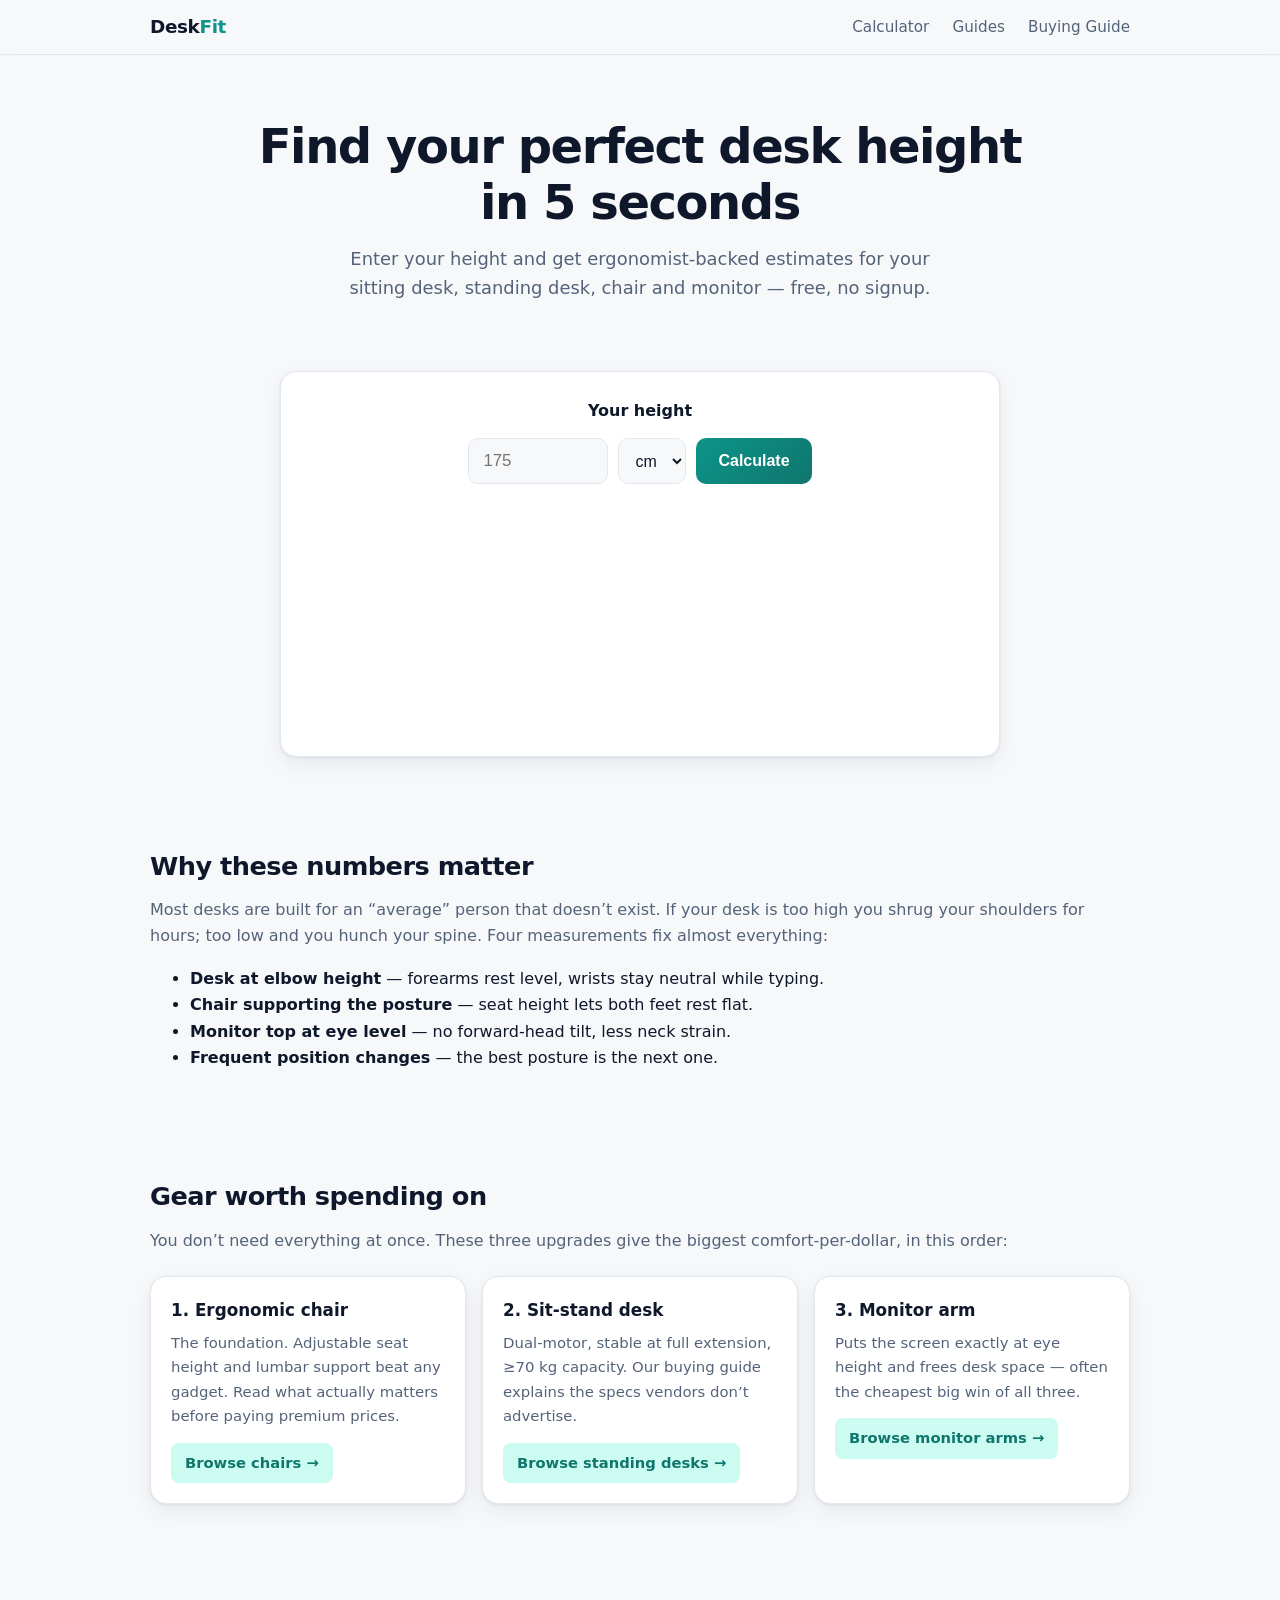
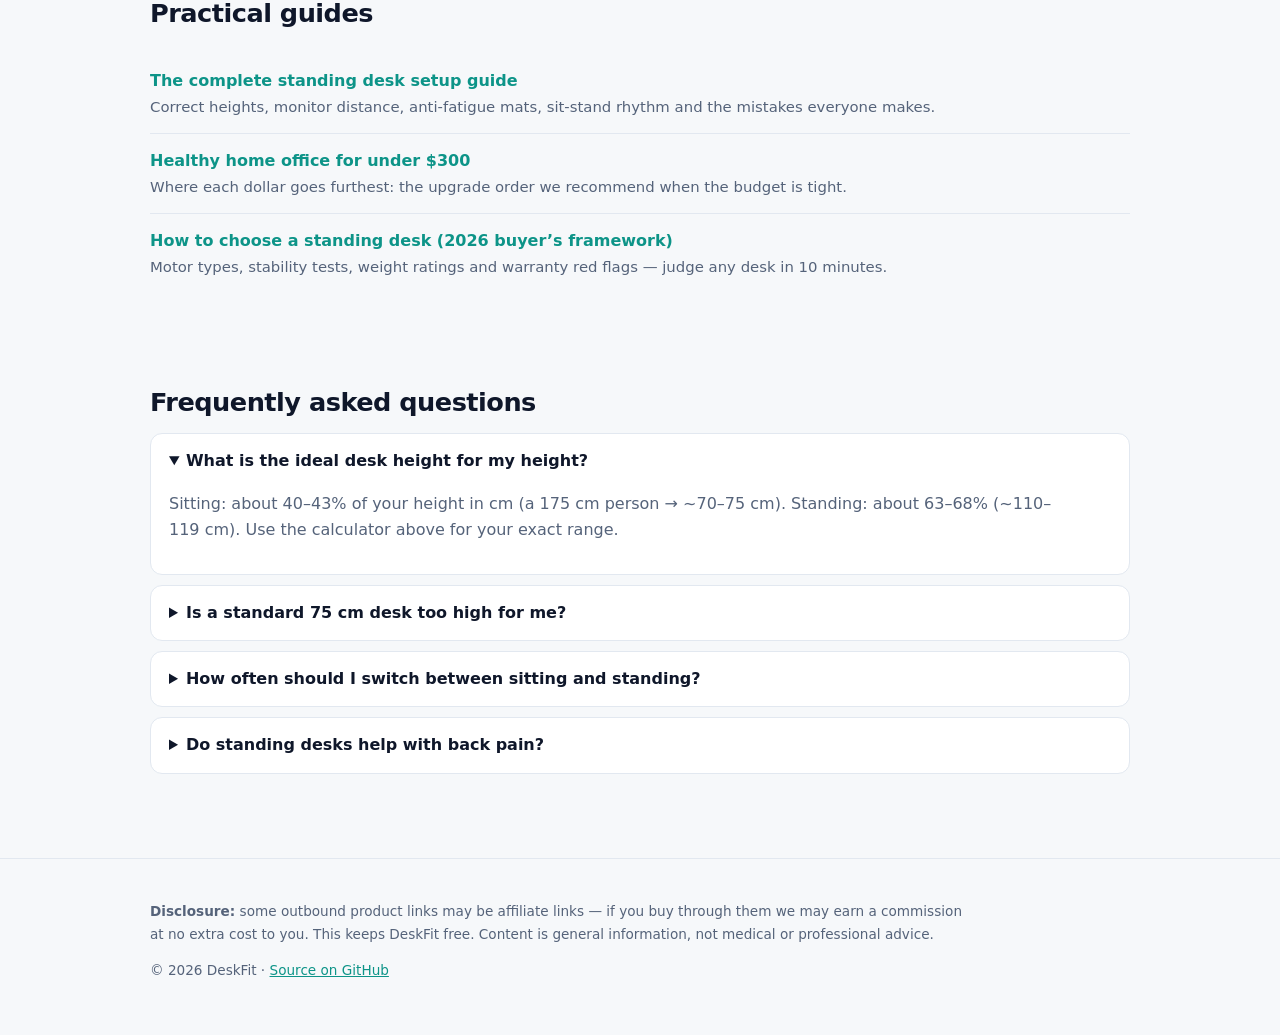
==== index.html @ a4f347d3 "DeskFit: ergonomic desk height calculator + 3 in-depth guides" ====
<!DOCTYPE html>
<html lang="en">
<head>
<meta charset="UTF-8">
<meta name="viewport" content="width=device-width, initial-scale=1.0">
<title>DeskFit — Desk &amp; Standing Desk Height Calculator (Free)</title>
<meta name="description" content="Free ergonomic calculator: enter your height and get your ideal sitting desk height, standing desk height, chair seat height and monitor position in seconds. Plus practical setup guides.">
<link rel="canonical" href="https://e4124659-ux.github.io/deskfit/">
<style>@import url("css/style.css");</style>
<script type="application/ld+json">
{
  "@context": "https://schema.org",
  "@type": "WebSite",
  "name": "DeskFit",
  "url": "https://e4124659-ux.github.io/deskfit/"
}
</script>
<script type="application/ld+json">
{
  "@context": "https://schema.org",
  "@type": "FAQPage",
  "mainEntity": [
    {
      "@type": "Question",
      "name": "What is the ideal desk height for my body height?",
      "acceptedAnswer": { "@type": "Answer", "text": "For sitting, a good starting point is roughly 40–43% of your body height in centimeters (elbows bent at 90–100°, forearms level with the desk). For a standing desk, aim for about 63–68% of your body height." }
    },
    {
      "@type": "Question",
      "name": "Is a standard 75 cm desk too high for me?",
      "acceptedAnswer": { "@type": "Answer", "text": "For people under roughly 180 cm tall, a fixed 75 cm desk is often slightly too high for comfortable typing, which pushes shoulders up. A keyboard tray, a lower desk, or a chair raised with a footrest can compensate." }
    },
    {
      "@type": "Question",
      "name": "How often should I alternate between sitting and standing?",
      "acceptedAnswer": { "@type": "Answer", "text": "Research generally suggests frequent short changes work better than rare long ones — e.g. switching every 30–60 minutes. The goal is to reduce total uninterrupted sitting time, not to stand all day." }
    },
    {
      "@type": "Question",
      "name": "Do standing desks help with back pain?",
      "acceptedAnswer": { "@type": "Answer", "text": "Evidence is mixed. Standing desks reduce sedentary time and many users report less discomfort, but movement breaks matter more than the desk itself. Standing still all day causes its own problems." }
    }
  ]
}
</script>
</head>
<body>

<header class="site">
  <div class="container">
    <a class="logo" href="/">Desk<span>Fit</span></a>
    <nav class="mainnav">
      <a href="/deskfit/#calculator">Calculator</a>
      <a href="/deskfit/#guides">Guides</a>
      <a href="/deskfit/guides/choose-standing-desk.html">Buying Guide</a>
    </nav>
  </div>
</header>

<main>
  <div class="container">
    <div class="hero">
      <h1>Find your perfect desk height<br>in 5 seconds</h1>
      <p class="sub">Enter your height and get ergonomist-backed estimates for your sitting desk, standing desk, chair and monitor — free, no signup.</p>
    </div>

    <section id="calculator" style="padding-top:0;">
      <div class="card calculator">
        <div class="calc-form">
          <label for="height">Your height</label>
          <input type="number" id="height" placeholder="175" min="80" max="250" step="0.5" inputmode="decimal">
          <select id="unit" aria-label="Unit">
            <option value="cm" selected>cm</option>
            <option value="ft">ft</option>
          </select>
          <button class="btn" id="calc-btn">Calculate</button>
        </div>

        <div class="results" id="results">
          <h3>Your ergonomic setup numbers</h3>
          <div class="results-grid">
            <div class="result-card"><div class="val" id="r-sit">—</div><div class="lbl">Sitting desk height</div></div>
            <div class="result-card"><div class="val" id="r-stand">—</div><div class="lbl">Standing desk height</div></div>
            <div class="result-card"><div class="val" id="r-chair">—</div><div class="lbl">Chair seat height</div></div>
            <div class="result-card"><div class="val" id="r-monitor">—</div><div class="lbl">Monitor top (eye level)</div></div>
          </div>
          <p class="calc-note">Estimates based on standard anthropometric ratios. Fine-tune so your elbows sit at 90–100° with relaxed shoulders.</p>
        </div>
      </div>
    </section>

    <section id="why">
      <h2>Why these numbers matter</h2>
      <p class="lead">Most desks are built for an “average” person that doesn’t exist. If your desk is too high you shrug your shoulders for hours; too low and you hunch your spine. Four measurements fix almost everything:</p>
      <ul>
        <li><strong>Desk at elbow height</strong> — forearms rest level, wrists stay neutral while typing.</li>
        <li><strong>Chair supporting the posture</strong> — seat height lets both feet rest flat.</li>
        <li><strong>Monitor top at eye level</strong> — no forward-head tilt, less neck strain.</li>
        <li><strong>Frequent position changes</strong> — the best posture is the next one.</li>
      </ul>
    </section>

    <section id="picks">
      <h2>Gear worth spending on</h2>
      <p class="lead">You don’t need everything at once. These three upgrades give the biggest comfort-per-dollar, in this order:</p>
      <div class="grid3">
        <div class="card pick">
          <h3>1. Ergonomic chair</h3>
          <p>The foundation. Adjustable seat height and lumbar support beat any gadget. Read what actually matters before paying premium prices.</p>
          <a class="cta" data-aff="ergonomic office chair adjustable lumbar support" rel="sponsored nofollow noopener" href="#">Browse chairs →</a>
        </div>
        <div class="card pick">
          <h3>2. Sit-stand desk</h3>
          <p>Dual-motor, stable at full extension, ≥70&nbsp;kg capacity. Our buying guide explains the specs vendors don’t advertise.</p>
          <a class="cta" data-aff="electric standing desk dual motor" rel="sponsored nofollow noopener" href="#">Browse standing desks →</a>
        </div>
        <div class="card pick">
          <h3>3. Monitor arm</h3>
          <p>Puts the screen exactly at eye height and frees desk space — often the cheapest big win of all three.</p>
          <a class="cta" data-aff="monitor arm gas spring single" rel="sponsored nofollow noopener" href="#">Browse monitor arms →</a>
        </div>
      </div>
    </section>

    <section id="guides">
      <h2>Practical guides</h2>
      <ul class="guides-list">
        <li>
          <a href="/deskfit/guides/standing-desk-setup.html">The complete standing desk setup guide</a>
          <div class="desc">Correct heights, monitor distance, anti-fatigue mats, sit-stand rhythm and the mistakes everyone makes.</div>
        </li>
        <li>
          <a href="/deskfit/guides/budget-home-office.html">Healthy home office for under $300</a>
          <div class="desc">Where each dollar goes furthest: the upgrade order we recommend when the budget is tight.</div>
        </li>
        <li>
          <a href="/deskfit/guides/choose-standing-desk.html">How to choose a standing desk (2026 buyer’s framework)</a>
          <div class="desc">Motor types, stability tests, weight ratings and warranty red flags — judge any desk in 10 minutes.</div>
        </li>
      </ul>
    </section>

    <section id="faq" class="faq">
      <h2>Frequently asked questions</h2>
      <details open>
        <summary>What is the ideal desk height for my height?</summary>
        <p>Sitting: about 40–43% of your height in cm (a 175&nbsp;cm person → ~70–75&nbsp;cm). Standing: about 63–68% (~110–119&nbsp;cm). Use the calculator above for your exact range.</p>
      </details>
      <details>
        <summary>Is a standard 75 cm desk too high for me?</summary>
        <p>Under ~180&nbsp;cm of body height it usually is, at least for typing. Fixes: raise the chair and add a footrest, use a keyboard tray, or pick a desk with a lower fixed height.</p>
      </details>
      <details>
        <summary>How often should I switch between sitting and standing?</summary>
        <p>Frequently and briefly beats rarely and long. A practical pattern: change every 30–60 minutes and move during calls. Don’t stand motionless for hours.</p>
      </details>
      <details>
        <summary>Do standing desks help with back pain?</summary>
        <p>Honestly: evidence is mixed. They cut sitting time and many users feel better, but regular movement breaks matter more than furniture. This site isn’t medical advice — see a professional for persistent pain.</p>
      </details>
    </section>
  </div>
</main>

<footer class="site">
  <div class="container">
    <p><strong>Disclosure:</strong> some outbound product links may be affiliate links — if you buy through them we may earn a commission at no extra cost to you. This keeps DeskFit free. Content is general information, not medical or professional advice.</p>
    <p>© 2026 DeskFit · <a href="https://github.com/e4124659-ux/deskfit" style="color:var(--accent)">Source on GitHub</a></p>
  </div>
</footer>

<script src="js/calculator.js"></script>
</body>
</html>
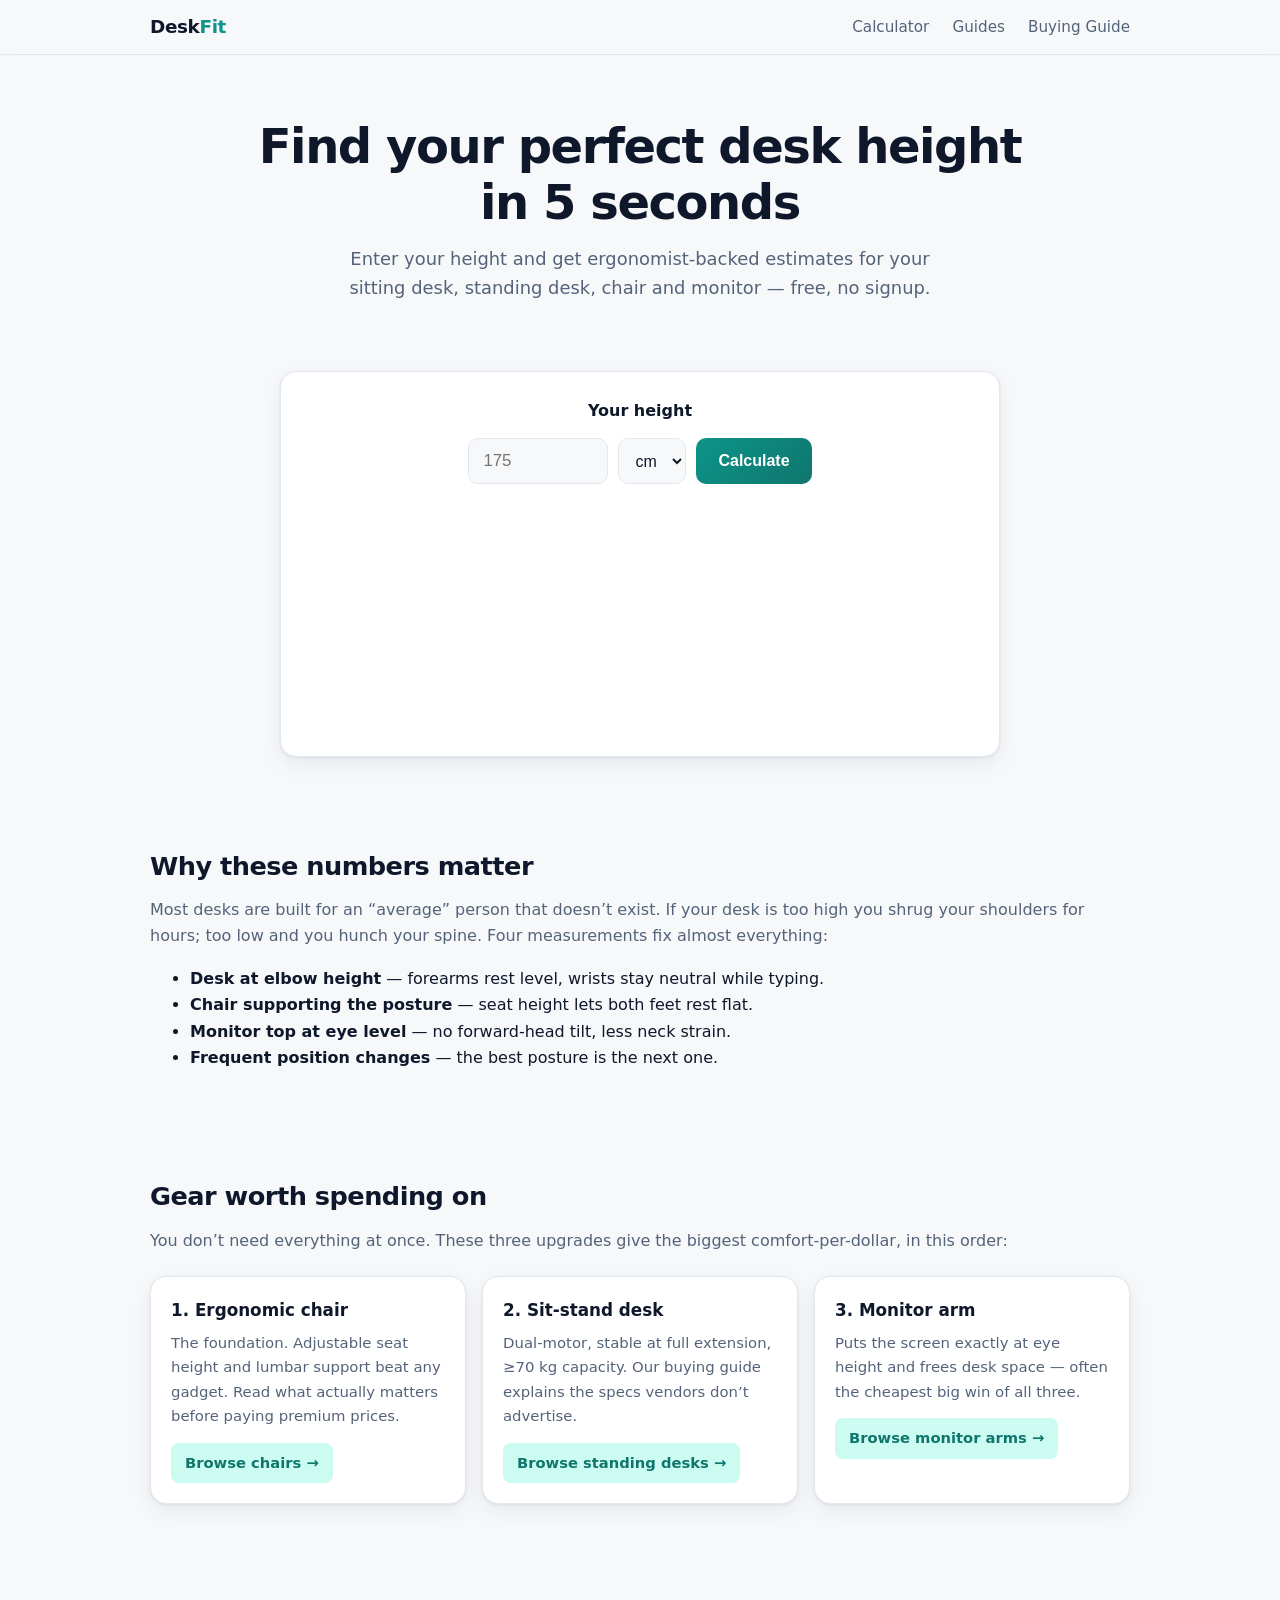
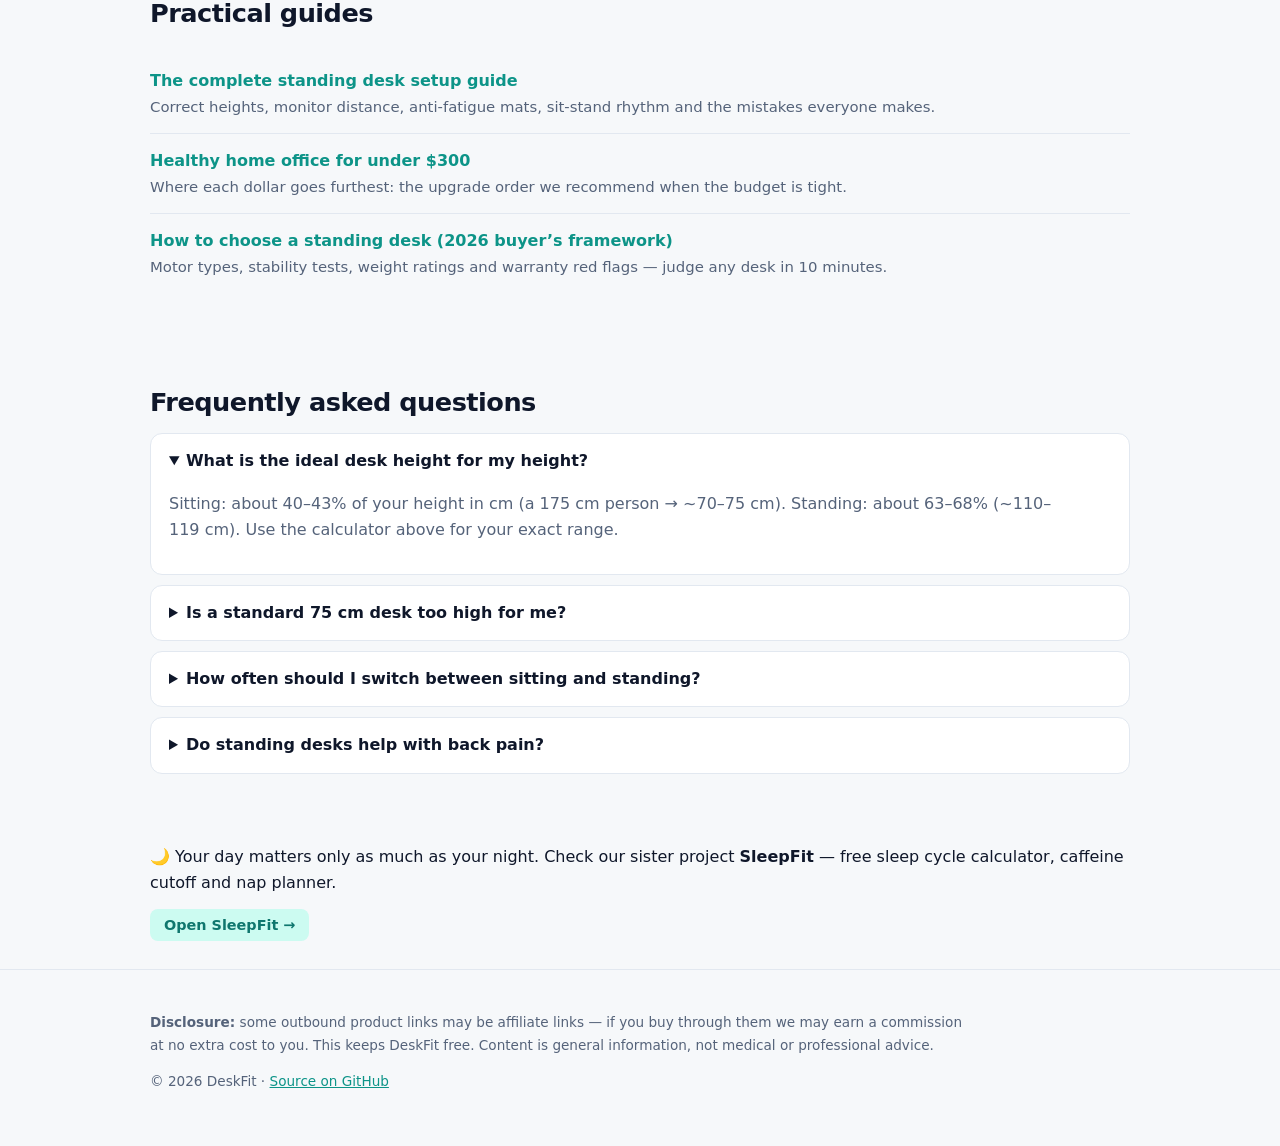
==== commit 0b6a1b26: "Cross-link to sister project SleepFit" ====
--- a/index.html
+++ b/index.html
@@ -159,6 +159,10 @@
         <p>Honestly: evidence is mixed. They cut sitting time and many users feel better, but regular movement breaks matter more than furniture. This site isn’t medical advice — see a professional for persistent pain.</p>
       </details>
     </section>
+    <div class="sibling">
+      <p>🌙 Your day matters only as much as your night. Check our sister project <strong>SleepFit</strong> — free sleep cycle calculator, caffeine cutoff and nap planner.</p>
+      <a class="cta" href="/sleepfit/" style="color:var(--accent-dark);font-weight:700;text-decoration:none;background:var(--accent-soft);padding:8px 14px;border-radius:8px;font-size:.9rem;">Open SleepFit →</a>
+    </div>
   </div>
 </main>
 
